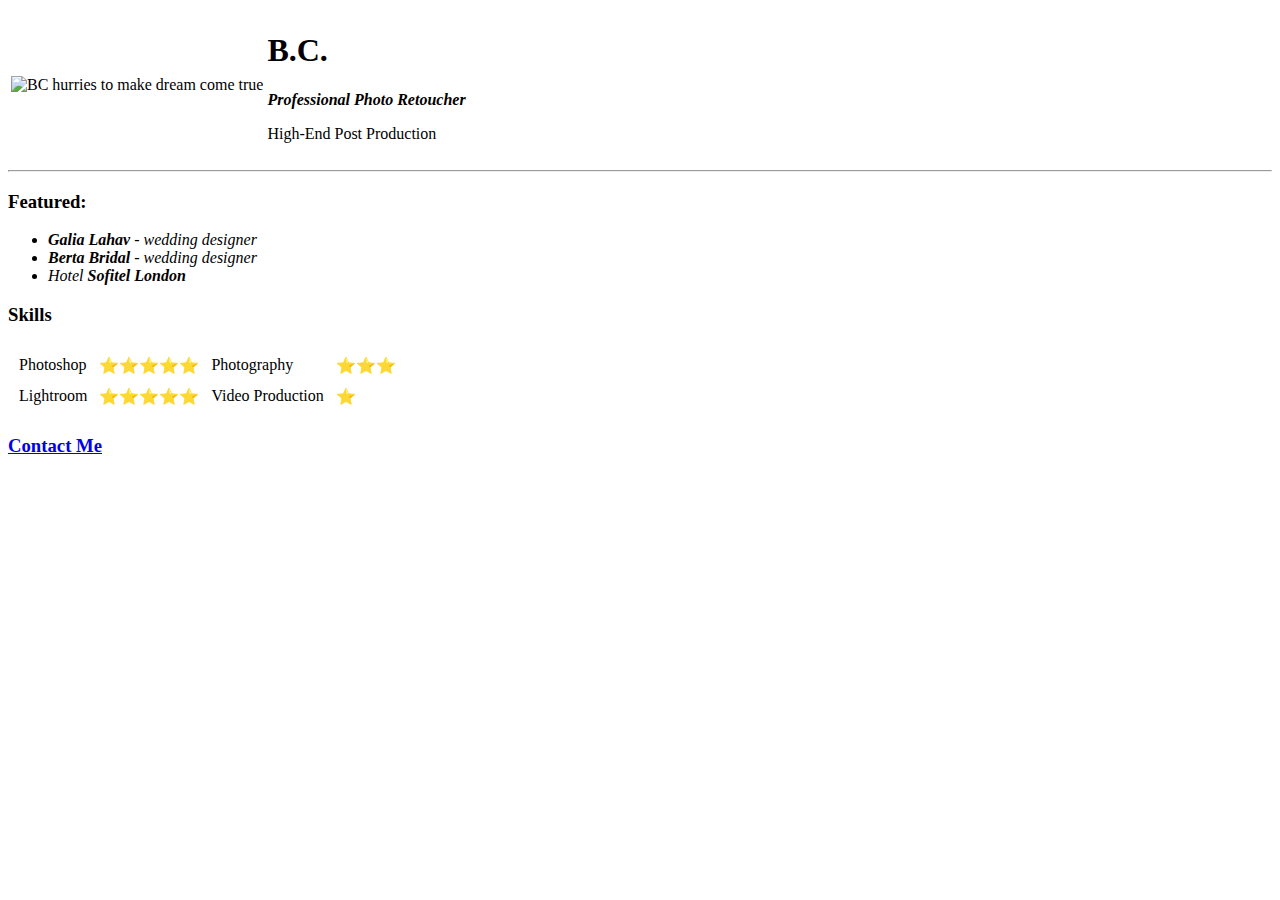
==== index.html @ dc2c16c6 "Add initial cv website files" ====
<!DOCTYPE html>
<html lang="en" dir="ltr">

<head>
  <meta charset="utf-8">
  <title>🧝🏼‍♀️ BC's Pesonal Site</title>
</head>

<body>
  <table>
    <tr>
      <td> <img src="images/index.jpeg" alt="BC hurries to make dream come true" width="130"></td>
      <td>
        <h1>B.C.</h1>
        <p>
          <em> <strong>Professional Photo Retoucher</strong></em>
        </p>
        <p> High-End Post Production</p>
      </td>
    </tr>
  </table>

  <hr>
  <h3>Featured:</h3>
  <ul>
    <li><em><strong>Galia Lahav</strong> - wedding designer</em></li>
    <li><em><strong>Berta Bridal</strong> - wedding designer</em></li>
    <li><em>Hotel <strong>Sofitel London</strong></em></li>
  </ul>
  <h3>Skills</h3>
  <table cellspacing ="10">
    <tr>
      <td>Photoshop</td>
      <td>⭐️⭐️⭐️⭐️⭐️</td>
      <td>Photography</td>
      <td>⭐️⭐️⭐️</td>
    </tr>
    <tr>
      <td>Lightroom</td>
      <td>⭐️⭐️⭐️⭐️⭐️</td>
      <td>Video Production</td>
      <td>⭐️</td>

    </tr>
  </table>

  
  </ol>
  <h3><a href="contacts.html">Contact Me</a></h3>
</body>

</html>
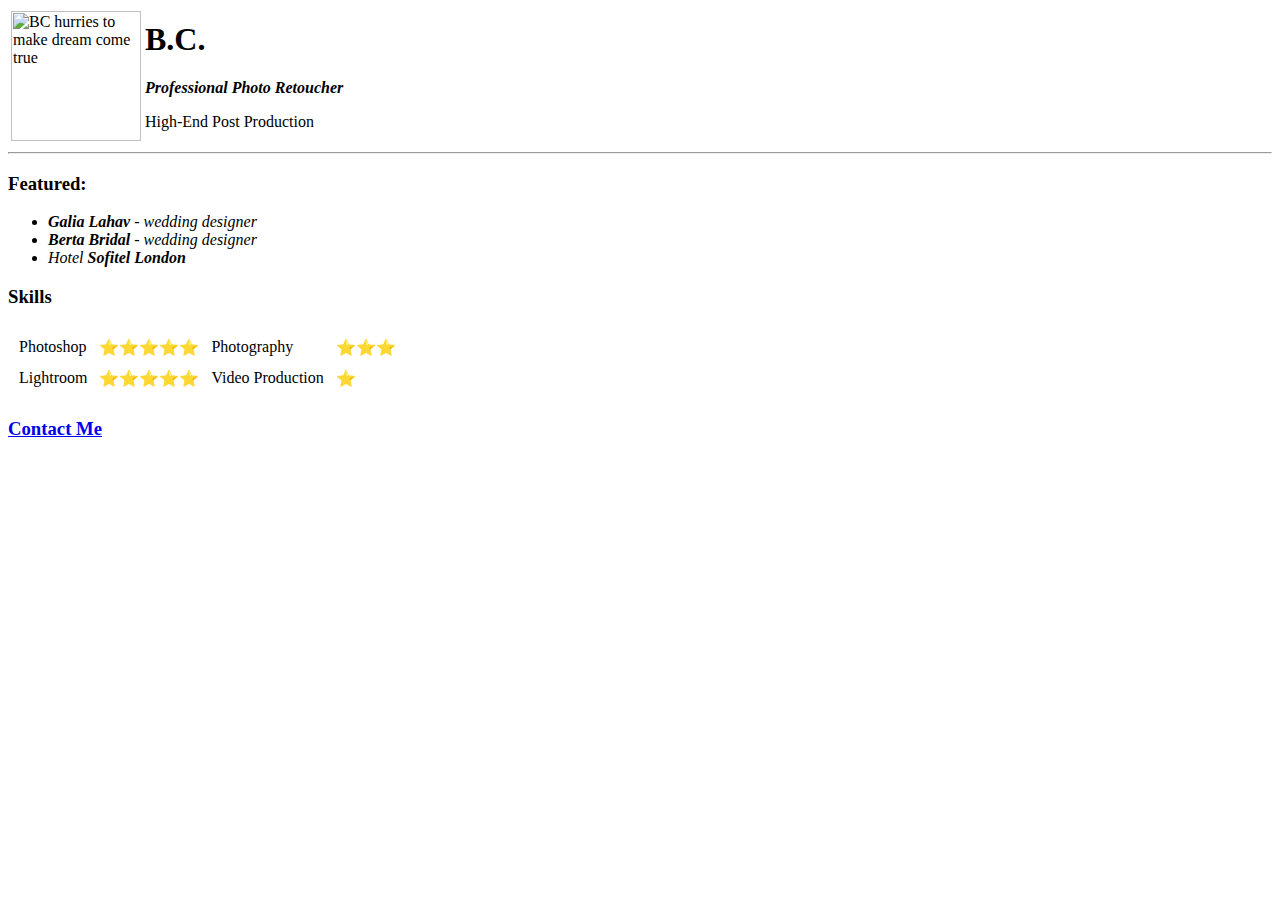
==== commit def73fd5: "Update index.html" ====
--- a/index.html
+++ b/index.html
@@ -1,4 +1,4 @@
-<!DOCTYPE html>
+
 <html lang="en" dir="ltr">
 
 <head>
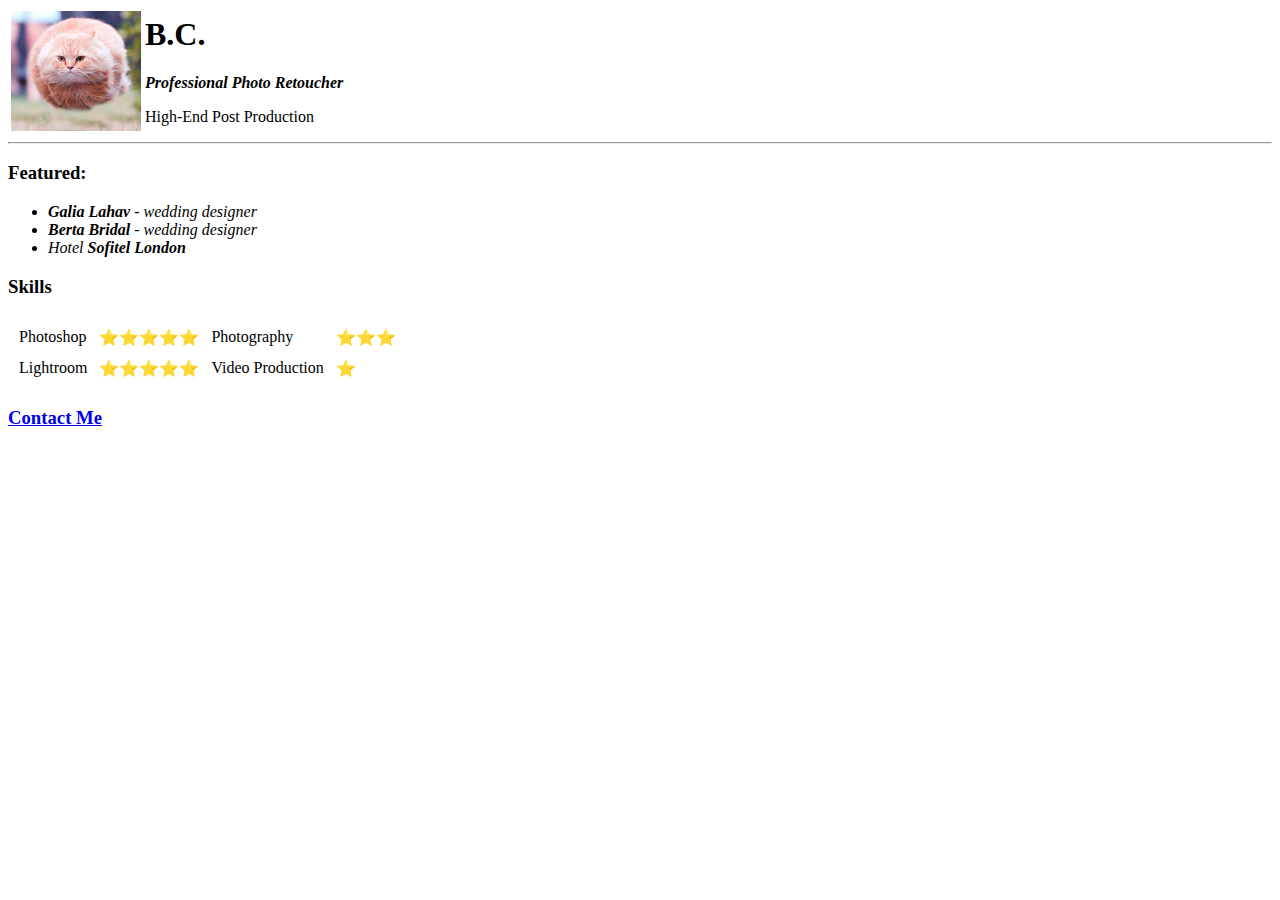
==== commit 49befd36: "Update index.html" ====
--- a/index.html
+++ b/index.html
@@ -9,7 +9,7 @@
 <body>
   <table>
     <tr>
-      <td> <img src="images/index.jpeg" alt="BC hurries to make dream come true" width="130"></td>
+      <td> <img src="index.jpeg" alt="BC hurries to make dream come true" width="130"></td>
       <td>
         <h1>B.C.</h1>
         <p>
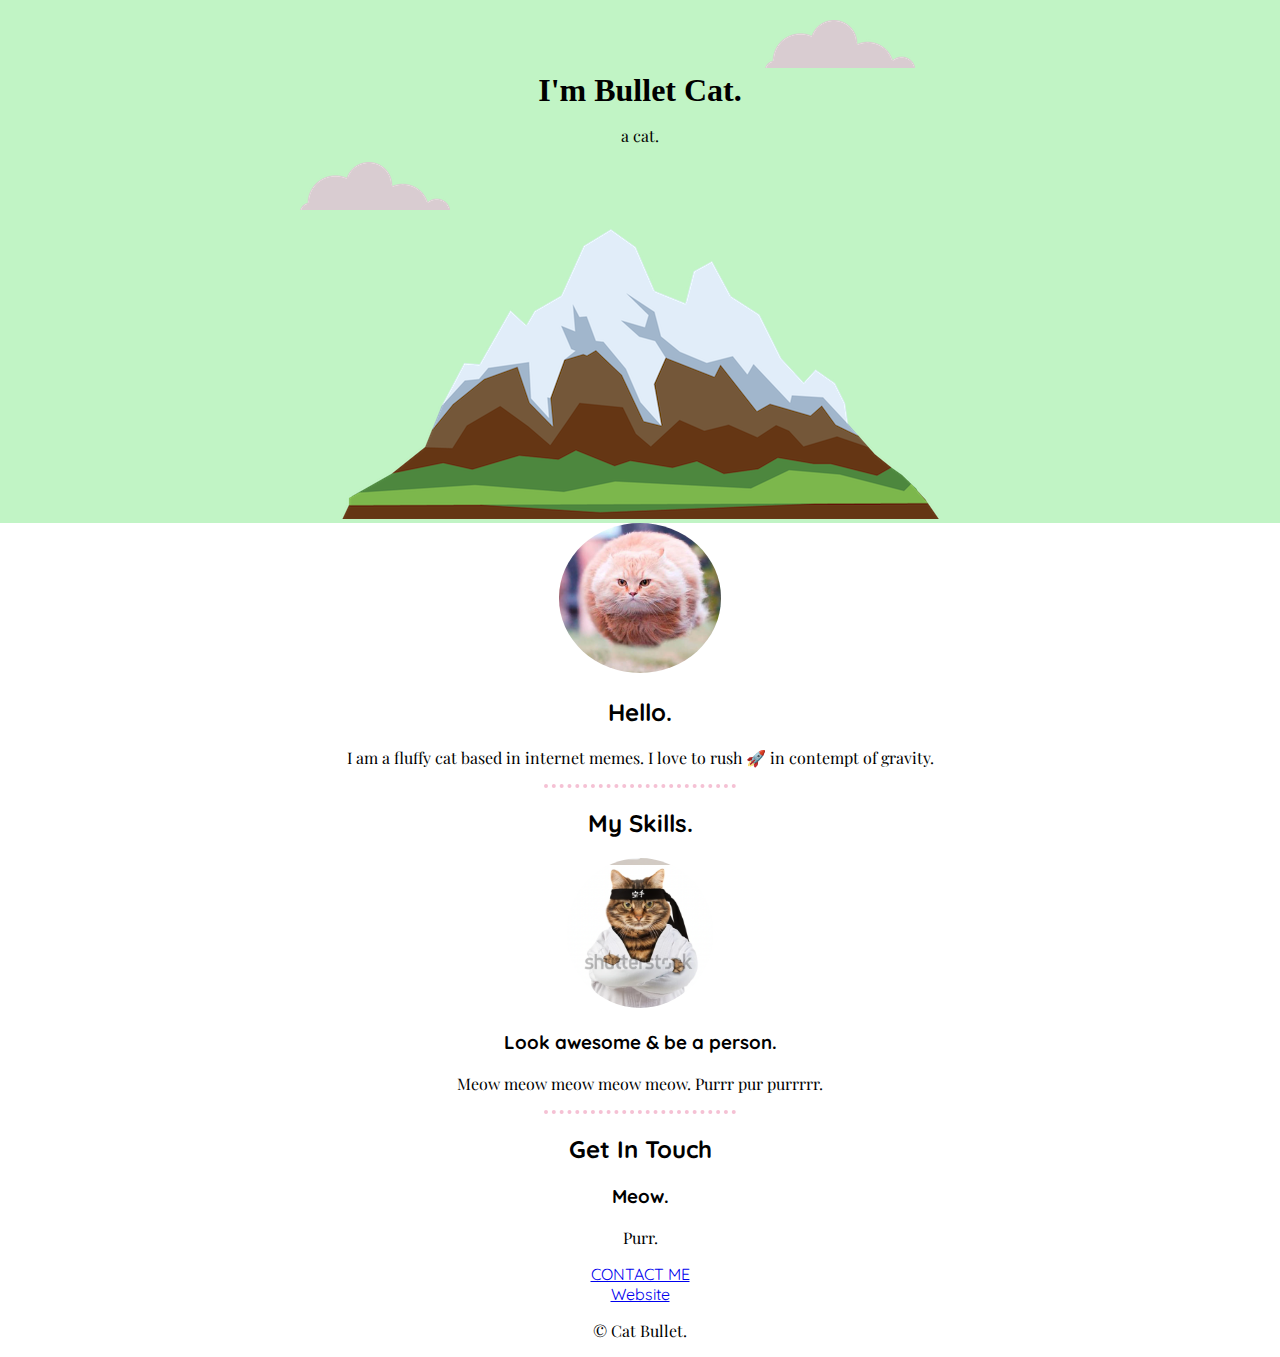
==== commit caa06838: "Add files via upload" ====
--- a/index.html
+++ b/index.html
@@ -1,52 +1,60 @@
-
+<!DOCTYPE html>
 <html lang="en" dir="ltr">
 
 <head>
   <meta charset="utf-8">
-  <title>🧝🏼‍♀️ BC's Pesonal Site</title>
+  <title>👩🏻‍🎨 BC's Personal Site</title>
+  <link rel="stylesheet" href="CSS/styles.css">
+  <link rel="icon" href="favicon.ico">
+  <link rel="preconnect" href="https://fonts.googleapis.com">
+  <link rel="preconnect" href="https://fonts.gstatic.com" crossorigin>
+  <link href="https://fonts.googleapis.com/css2?family=Montserrat&family=Quicksand&display=swap" rel="stylesheet">
+  <link rel="preconnect" href="https://fonts.googleapis.com">
+  <link rel="preconnect" href="https://fonts.gstatic.com" crossorigin>
+  <link href="https://fonts.googleapis.com/css2?family=Playfair+Display&display=swap" rel="stylesheet">
 </head>
 
 <body>
-  <table>
-    <tr>
-      <td> <img src="index.jpeg" alt="BC hurries to make dream come true" width="130"></td>
-      <td>
-        <h1>B.C.</h1>
-        <p>
-          <em> <strong>Professional Photo Retoucher</strong></em>
-        </p>
-        <p> High-End Post Production</p>
-      </td>
-    </tr>
-  </table>
+  <div class="top-container">
+    <img class="top-cloud" src="Images/cloud.png" alt="cloud-img">
+    <h1>I'm Bullet Cat.</h1>
+    <p>a cat.</p>
+    <img class="bottom-cloud" src="Images/cloud.png" alt="cloud-img">
+    <img src="Images/mountain.png" alt="mountain-img">
+  </div>
+  <div class="middle-container">
+    <div class="profile">
+      <img class="portrait" src="Images/portrait.jpeg" alt="">
+      <h2>Hello.</h2>
+      <p>I am a fluffy cat based in internet memes. I love to rush 🚀 in contempt of gravity. </p>
+    </div>
+    <hr>
+    <div class="skills">
+      <h2>My Skills.</h2>
+      <div class="skill-row">
+        <img class="skills-img" src="Images/skills.png" alt="">
+        <h3>Look awesome & be a person.</h3>
+        <p>Meow meow meow meow meow. Purrr pur purrrrr.</p>
+        <hr>
+      </div>
 
-  <hr>
-  <h3>Featured:</h3>
-  <ul>
-    <li><em><strong>Galia Lahav</strong> - wedding designer</em></li>
-    <li><em><strong>Berta Bridal</strong> - wedding designer</em></li>
-    <li><em>Hotel <strong>Sofitel London</strong></em></li>
-  </ul>
-  <h3>Skills</h3>
-  <table cellspacing ="10">
-    <tr>
-      <td>Photoshop</td>
-      <td>⭐️⭐️⭐️⭐️⭐️</td>
-      <td>Photography</td>
-      <td>⭐️⭐️⭐️</td>
-    </tr>
-    <tr>
-      <td>Lightroom</td>
-      <td>⭐️⭐️⭐️⭐️⭐️</td>
-      <td>Video Production</td>
-      <td>⭐️</td>
+    </div>
 
-    </tr>
-  </table>
+    <div class="contact-me">
+      <h2>Get In Touch</h2>
+      <h3>Meow.</h3>
+      <p>Purr.</p>
+      <a class="btn" href="mailto:name@email.com">CONTACT ME</a>
+    </div>
+  </div>
 
-  
-  </ol>
-  <h3><a href="contacts.html">Contact Me</a></h3>
+    <a class="footer-link" href="http://www.vetstreet.com/our-pet-experts/the-9-amazing-abilities-of-cats">Website</a>
+    <p>© Cat Bullet.</p>
+  </div>
+
+
+
+
 </body>
 
 </html>
--- a/CSS/styles.css
+++ b/CSS/styles.css
@@ -0,0 +1,61 @@
+body {
+  margin: 0;
+  text-align: center;
+  font-family: 'Quicksand', sans-serif;
+
+
+}
+hr {
+  border-style: dotted none none;
+  border-width: 4px;
+  border-color: #F5C1D4;
+  width: 15%;
+}
+
+p {
+  font-family: 'Playfair Display', serif;
+}
+.portrait {
+  height: 150px;
+  border-radius: 100%;
+  margin: 1;
+
+}
+.skills-img {
+  height: 150px;
+  border-radius: 100%;
+}
+
+.top-container {
+  background-color: #C1F4C5;
+  padding-top: 20px;
+  position: relative;
+}
+
+h1 {
+  margin-top: 0;
+  margin-bottom: 0;
+  font-family: 'Sacramento', cursive;
+  font-size: 500;
+}
+
+
+
+/*.bottom-container {
+
+}
+
+.middle-container {
+
+}*/
+
+
+.bottom-cloud {
+  position: absolute;
+  left: 300px
+}
+
+.top-cloud {
+  position: relative;
+  left: 200px;
+}
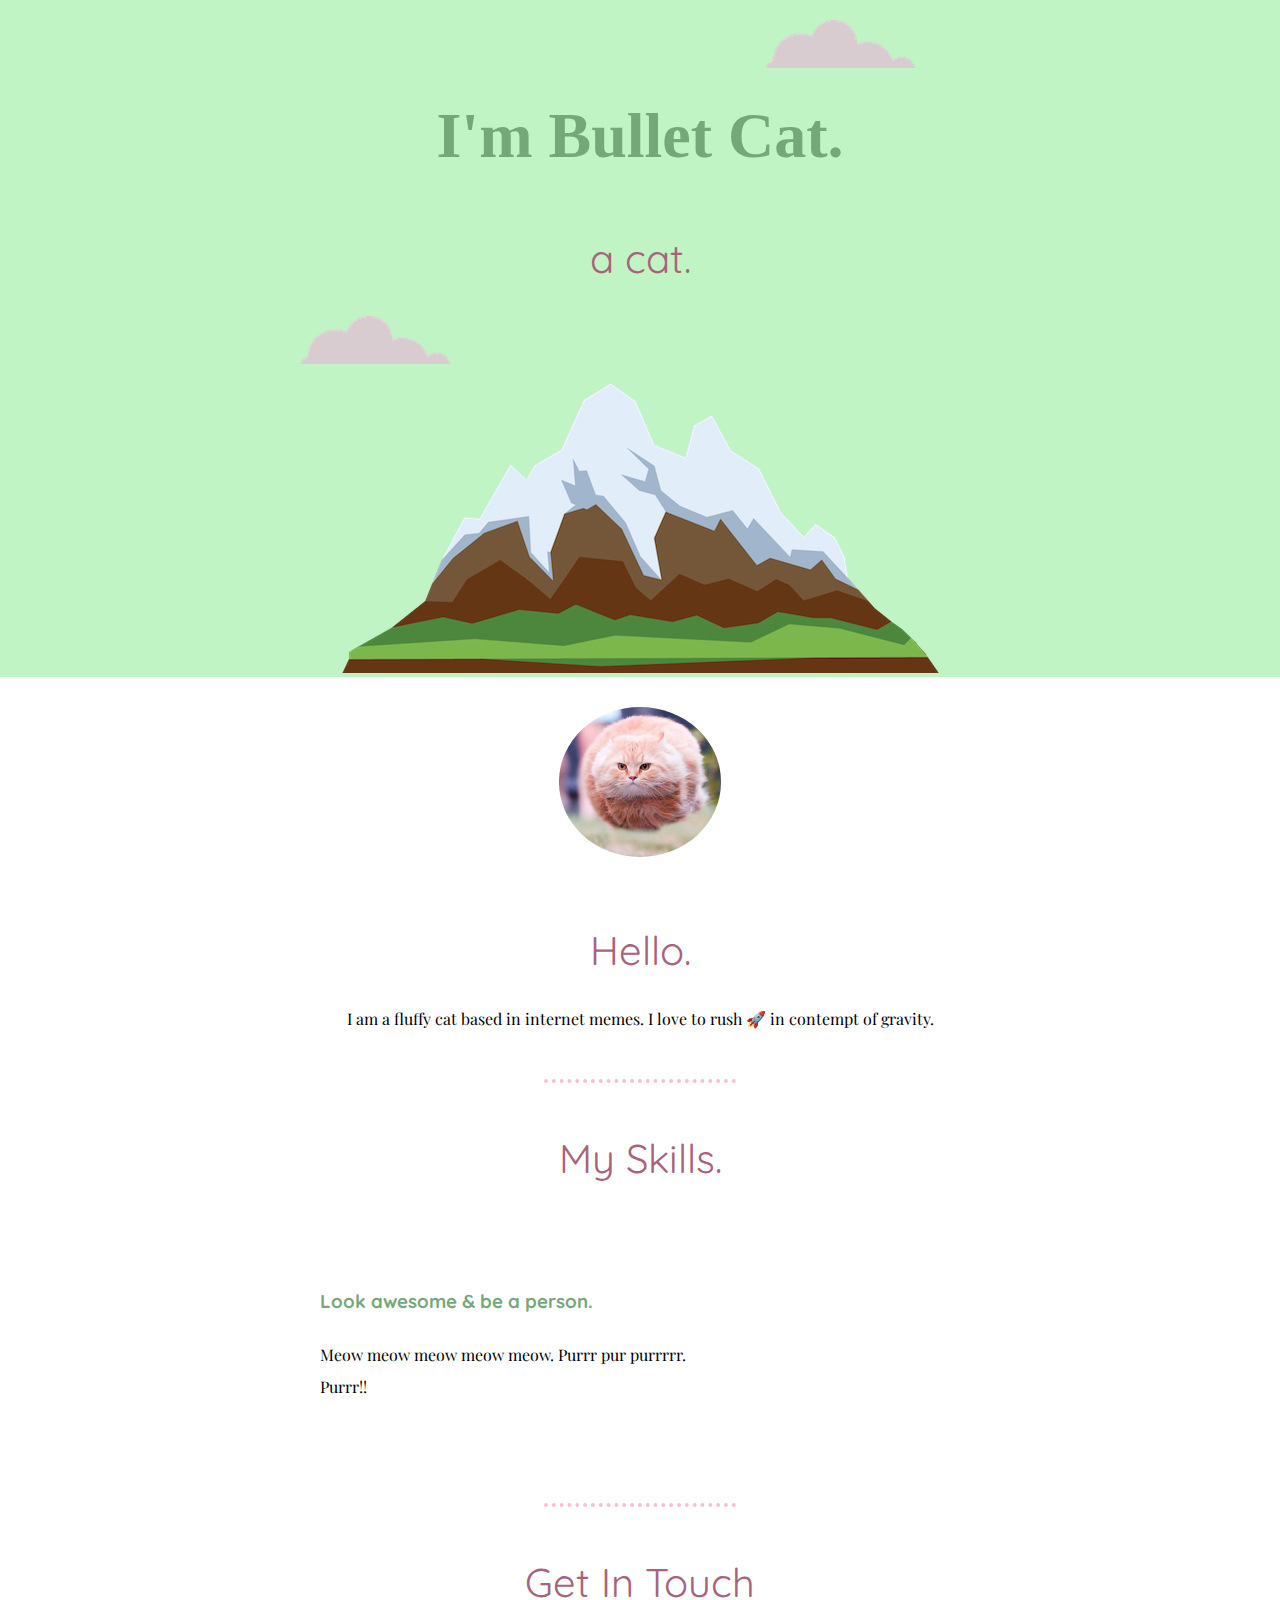
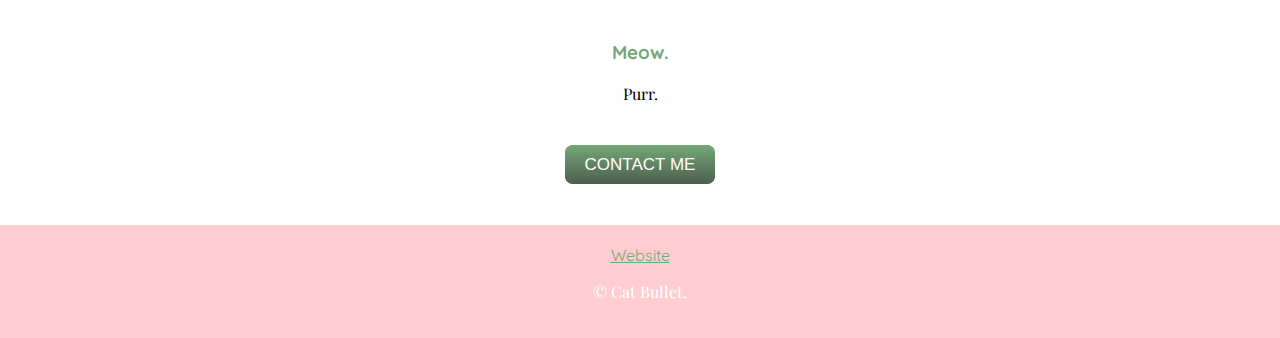
==== commit cf1a1412: "Add files via upload" ====
--- a/index.html
+++ b/index.html
@@ -18,7 +18,7 @@
   <div class="top-container">
     <img class="top-cloud" src="Images/cloud.png" alt="cloud-img">
     <h1>I'm Bullet Cat.</h1>
-    <p>a cat.</p>
+    <h2>a cat.</h2>
     <img class="bottom-cloud" src="Images/cloud.png" alt="cloud-img">
     <img src="Images/mountain.png" alt="mountain-img">
   </div>
@@ -29,28 +29,39 @@
       <p>I am a fluffy cat based in internet memes. I love to rush 🚀 in contempt of gravity. </p>
     </div>
     <hr>
+
     <div class="skills">
       <h2>My Skills.</h2>
       <div class="skill-row">
-        <img class="skills-img" src="Images/skills.png" alt="">
+        <img class="skills-img" src="https://i.gifer.com/PSFF.gif" alt="">
         <h3>Look awesome & be a person.</h3>
-        <p>Meow meow meow meow meow. Purrr pur purrrrr.</p>
-        <hr>
+
+
+        <p>Meow meow meow meow meow. Purrr pur purrrrr. <br> Purrr!! </p>
+
+
+
+
       </div>
+      <hr>
+    </div>
 
-    </div>
+
 
     <div class="contact-me">
       <h2>Get In Touch</h2>
       <h3>Meow.</h3>
-      <p>Purr.</p>
+      <p class="contact-message">Purr.</p>
       <a class="btn" href="mailto:name@email.com">CONTACT ME</a>
     </div>
   </div>
 
-    <a class="footer-link" href="http://www.vetstreet.com/our-pet-experts/the-9-amazing-abilities-of-cats">Website</a>
-    <p>© Cat Bullet.</p>
-  </div>
+<div class="bottom-container">
+  <a class="footer-link" href="https://olnova.github.io/cv/">Website</a>
+  <p class="bottom_p">© Cat Bullet.</p>
+</div>
+
+
 
 
 
--- a/CSS/styles.css
+++ b/CSS/styles.css
@@ -2,28 +2,62 @@
   margin: 0;
   text-align: center;
   font-family: 'Quicksand', sans-serif;
+  padding: 0;
 
 
 }
+
+a {
+  color: #74A878;
+}
+
+
+
+h1 {
+  line-height: 2;
+  margin-top: 0;
+  margin-bottom: 0;
+  font-family: 'Sacramento', cursive;
+  font-size: 4rem;
+  color: #74A878;
+}
+
+h2 {
+  font-size: 2.5rem;
+  color: #A8637C;
+  font-weight: normal;
+}
+
+h3 {
+  color: #74A878;
+}
+
 hr {
   border-style: dotted none none;
   border-width: 4px;
   border-color: #F5C1D4;
   width: 15%;
+  margin-top: 50px;
+  margin-bottom: 50px;
 }
 
 p {
   font-family: 'Playfair Display', serif;
+
 }
+
+
 .portrait {
   height: 150px;
   border-radius: 100%;
-  margin: 1;
+  margin: 30px;
 
 }
 .skills-img {
-  height: 150px;
+  width: 25%;
+  float:left;
   border-radius: 100%;
+  margin: 0 30px 0 0;
 }
 
 .top-container {
@@ -32,22 +66,14 @@
   position: relative;
 }
 
-h1 {
-  margin-top: 0;
-  margin-bottom: 0;
-  font-family: 'Sacramento', cursive;
-  font-size: 500;
-}
+.skill-row {
 
-
-
-/*.bottom-container {
+  width: 50%;
+  margin: 100px auto 100px auto;
+  text-align: left;
+  line-height: 2;
 
 }
-
-.middle-container {
-
-}*/
 
 
 .bottom-cloud {
@@ -59,3 +85,47 @@
   position: relative;
   left: 200px;
 }
+.btn {
+  background: #74A878;
+  background-image: -webkit-linear-gradient(top, #74A878, #4d5e4e);
+  background-image: -moz-linear-gradient(top, #74A878, #4d5e4e);
+  background-image: -ms-linear-gradient(top, #74A878, #4d5e4e);
+  background-image: -o-linear-gradient(top, #74A878, #4d5e4e);
+  background-image: linear-gradient(to bottom, #74A878, #4d5e4e);
+  -webkit-border-radius: 8;
+  -moz-border-radius: 8;
+  border-radius: 8px;
+  font-family: Arial;
+  color: #ffffff;
+  font-size: 17px;
+  padding: 10px 20px 10px 20px;
+  text-decoration: none;
+  margin-top: 50px;
+  margin-bottom: 100px;
+}
+
+.btn:hover {
+  background: #74A878;
+  background-image: -webkit-linear-gradient(top, #74A878, #accfae);
+  background-image: -moz-linear-gradient(top, #74A878, #accfae);
+  background-image: -ms-linear-gradient(top, #74A878, #accfae);
+  background-image: -o-linear-gradient(top, #74A878, #accfae);
+  background-image: linear-gradient(to bottom, #74A878, #accfae);
+  text-decoration: none;
+}
+
+.contact-message {
+  margin-bottom: 50px;
+}
+.bottom-container {
+  margin-bottom: 0;
+  padding-bottom: 20px;
+  padding-top: 20px;
+  background-color: #FFCCD2;
+
+}
+.bottom_p { color: white;
+}
+.middle-container {
+  margin-bottom: 50px;
+}
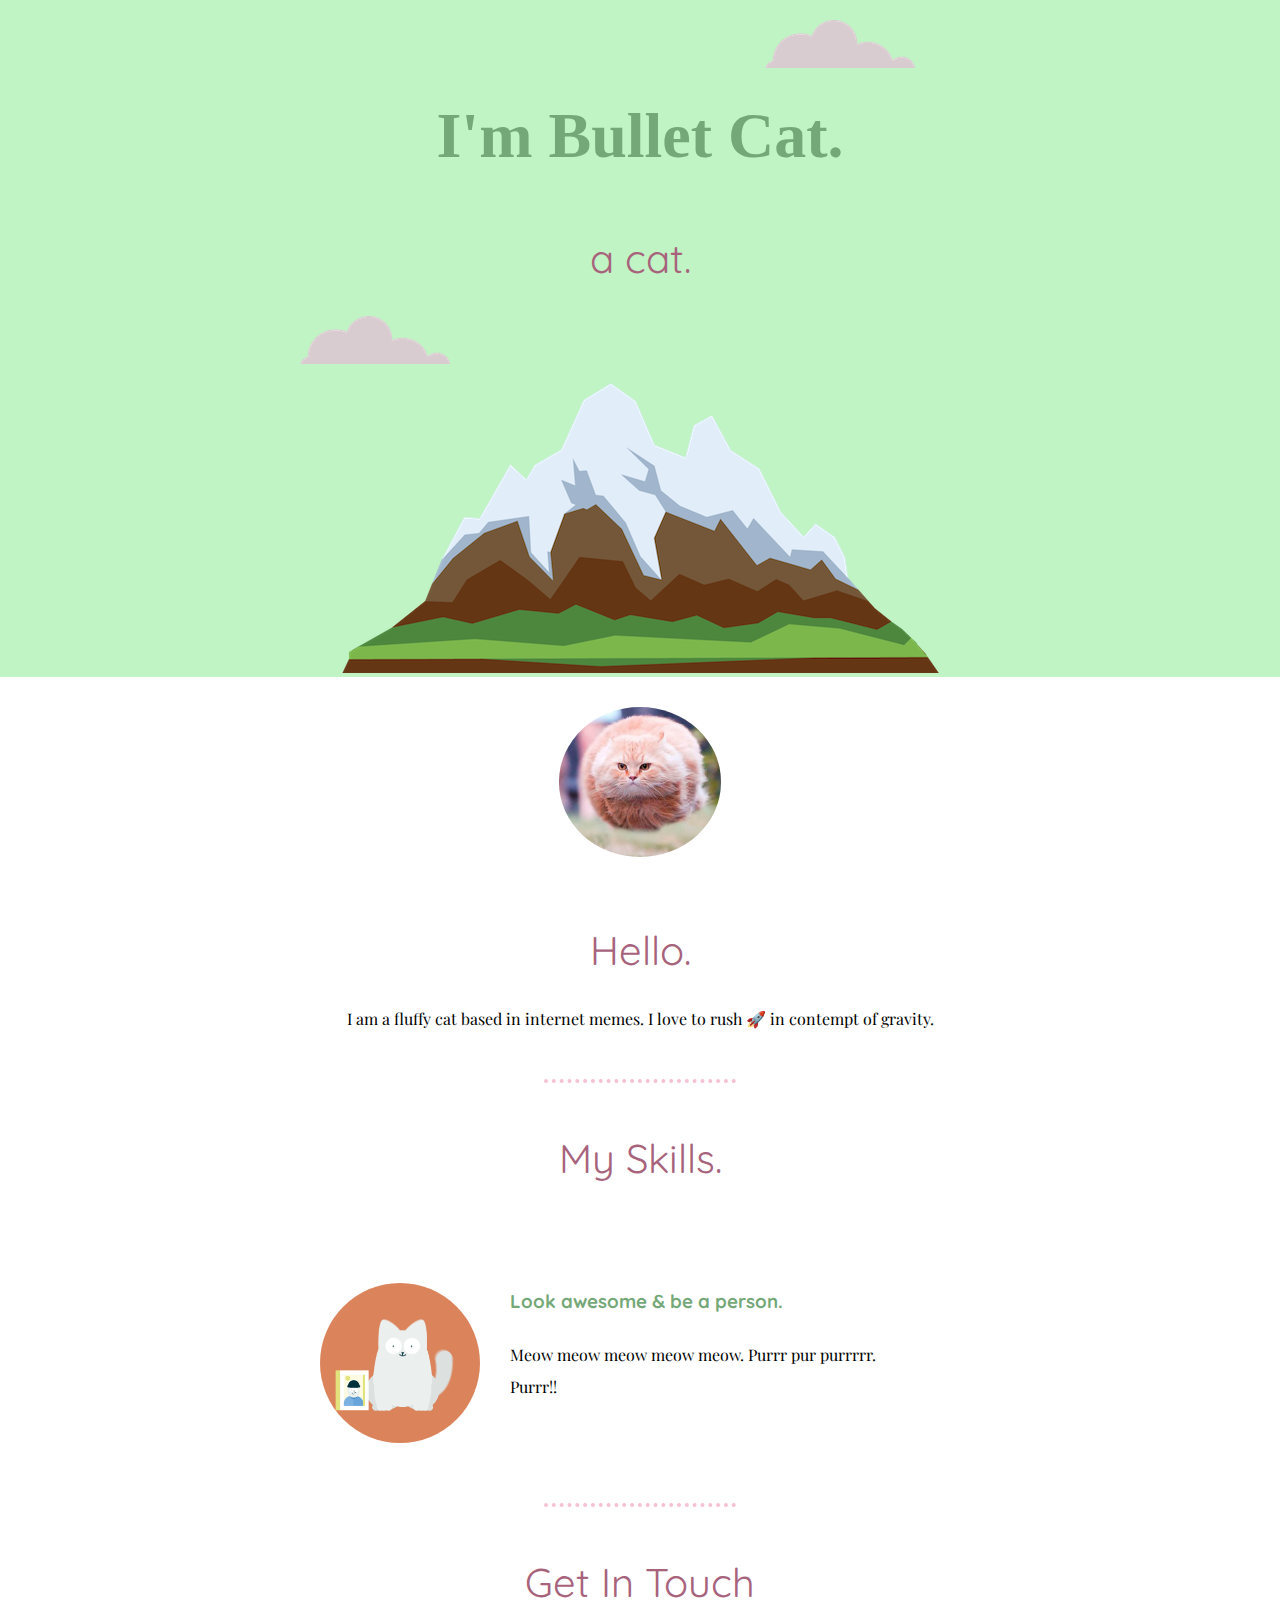
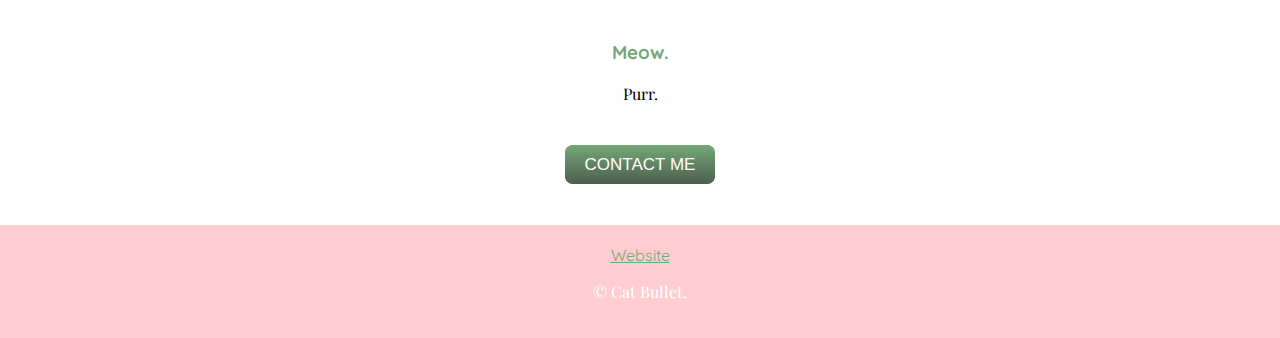
==== commit 3ca2d690: "Update index.html" ====
--- a/index.html
+++ b/index.html
@@ -33,7 +33,7 @@
     <div class="skills">
       <h2>My Skills.</h2>
       <div class="skill-row">
-        <img class="skills-img" src="https://i.gifer.com/PSFF.gif" alt="">
+        <img class="skills-img" src="Images/PSFF.gif" alt="">
         <h3>Look awesome & be a person.</h3>
 
 
